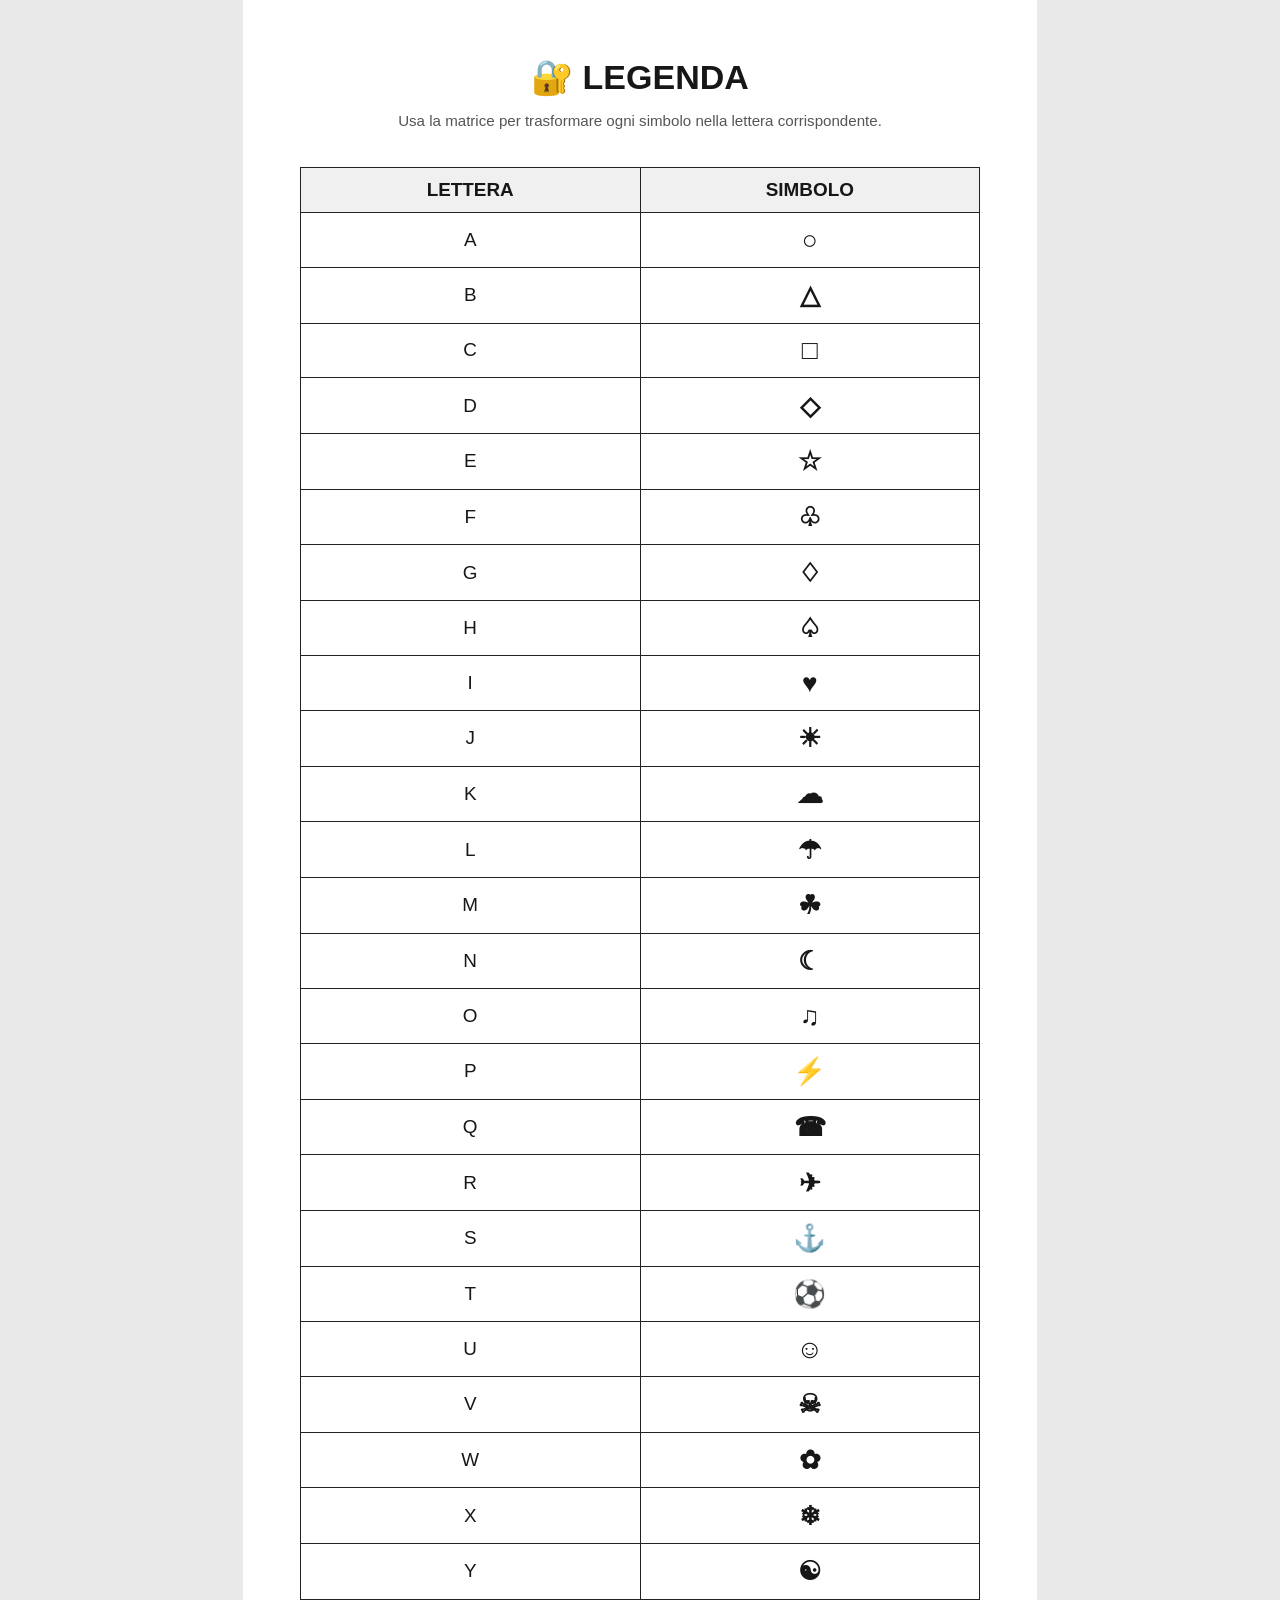
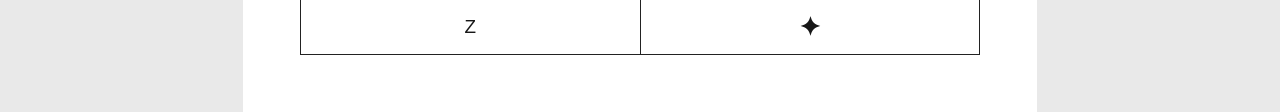
==== legenda.html @ 21162bdf "Add printable symbol legend page" ====
<!doctype html>
<html lang="it">
<head>
  <meta charset="utf-8">
  <meta name="viewport" content="width=device-width, initial-scale=1">
  <title>Among Us — Legenda</title>
  <link rel="stylesheet" href="styles.css">
  <style>
    .legend-page {
      width: 210mm;
      min-height: 297mm;
      margin: 0 auto;
      padding: 15mm;
      background: white;
    }

    .legend-page h1 {
      margin: 0 0 4mm;
      text-align: center;
      font-size: 9mm;
    }

    .legend-page p {
      margin: 0 0 10mm;
      text-align: center;
      color: #555;
      font-size: 4mm;
    }

    .legend-table {
      width: 100%;
      border-collapse: collapse;
      table-layout: fixed;
      font-size: 5mm;
    }

    .legend-table th,
    .legend-table td {
      border: 0.35mm solid #222;
      padding: 3mm;
      text-align: center;
    }

    .legend-table th {
      font-weight: 700;
      background: #f0f0f0;
    }

    .legend-symbol {
      font-size: 7mm;
      font-weight: 700;
    }

    @media print {
      .legend-page {
        margin: 0;
        padding: 15mm;
      }
    }
  </style>
</head>
<body>
  <main class="legend-page">
    <h1>🔐 LEGENDA</h1>
    <p>Usa la matrice per trasformare ogni simbolo nella lettera corrispondente.</p>

    <table class="legend-table">
      <thead>
        <tr>
          <th>LETTERA</th>
          <th>SIMBOLO</th>
        </tr>
      </thead>
      <tbody>
        <tr><td>A</td><td class="legend-symbol">○</td></tr>
        <tr><td>B</td><td class="legend-symbol">△</td></tr>
        <tr><td>C</td><td class="legend-symbol">□</td></tr>
        <tr><td>D</td><td class="legend-symbol">◇</td></tr>
        <tr><td>E</td><td class="legend-symbol">☆</td></tr>
        <tr><td>F</td><td class="legend-symbol">♧</td></tr>
        <tr><td>G</td><td class="legend-symbol">♢</td></tr>
        <tr><td>H</td><td class="legend-symbol">♤</td></tr>
        <tr><td>I</td><td class="legend-symbol">♥</td></tr>
        <tr><td>J</td><td class="legend-symbol">☀</td></tr>
        <tr><td>K</td><td class="legend-symbol">☁</td></tr>
        <tr><td>L</td><td class="legend-symbol">☂</td></tr>
        <tr><td>M</td><td class="legend-symbol">☘</td></tr>
        <tr><td>N</td><td class="legend-symbol">☾</td></tr>
        <tr><td>O</td><td class="legend-symbol">♫</td></tr>
        <tr><td>P</td><td class="legend-symbol">⚡</td></tr>
        <tr><td>Q</td><td class="legend-symbol">☎</td></tr>
        <tr><td>R</td><td class="legend-symbol">✈</td></tr>
        <tr><td>S</td><td class="legend-symbol">⚓</td></tr>
        <tr><td>T</td><td class="legend-symbol">⚽</td></tr>
        <tr><td>U</td><td class="legend-symbol">☺</td></tr>
        <tr><td>V</td><td class="legend-symbol">☠</td></tr>
        <tr><td>W</td><td class="legend-symbol">✿</td></tr>
        <tr><td>X</td><td class="legend-symbol">❄</td></tr>
        <tr><td>Y</td><td class="legend-symbol">☯</td></tr>
        <tr><td>Z</td><td class="legend-symbol">✦</td></tr>
      </tbody>
    </table>
  </main>
</body>
</html>
---- styles.css ----
@page {
  size: A4 portrait;
  margin: 0;
}

:root {
  --card-width: 85mm;
  --card-height: 55mm;
  --page-width: 210mm;
  --page-height: 297mm;
  --page-gap-x: 10mm;
  --page-gap-y: 4mm;
}

* {
  box-sizing: border-box;
}

html,
body {
  margin: 0;
  padding: 0;
}

body {
  background: #e9e9e9;
  color: #171717;
  font-family: Arial, Helvetica, sans-serif;
}

.toolbar {
  max-width: 1100px;
  margin: 0 auto;
  padding: 24px;
  display: flex;
  align-items: center;
  justify-content: space-between;
  gap: 20px;
}

.toolbar h1 {
  margin: 0 0 4px;
  font-size: 24px;
}

.toolbar p {
  margin: 0;
  color: #555;
}

.toolbar button {
  border: 0;
  border-radius: 10px;
  padding: 12px 18px;
  background: #171717;
  color: white;
  font-weight: 700;
  cursor: pointer;
}

#cards {
  width: var(--page-width);
  margin: 0 auto;
  display: grid;
  grid-template-columns: repeat(2, var(--card-width));
  grid-auto-rows: var(--card-height);
  column-gap: var(--page-gap-x);
  row-gap: var(--page-gap-y);
  justify-content: center;
}

.card {
  width: var(--card-width);
  height: var(--card-height);
  position: relative;
  overflow: hidden;
  background: #fff;
  border: 0.35mm solid #222;
  border-radius: 3mm;
  padding: 5mm;
  display: flex;
  flex-direction: column;
  align-items: center;
  justify-content: center;
  text-align: center;
  break-inside: avoid;
  page-break-inside: avoid;
}

.card::before {
  content: "";
  position: absolute;
  inset: 0;
  border-top: 5mm solid var(--accent);
  pointer-events: none;
}

.card-top {
  position: absolute;
  top: 4.5mm;
  left: 5mm;
  right: 5mm;
  display: flex;
  justify-content: space-between;
  align-items: center;
  font-size: 3mm;
  font-weight: 700;
  text-transform: uppercase;
  letter-spacing: 0.3mm;
}

.category {
  color: var(--accent);
}

.number {
  color: #777;
}

.task-icon {
  font-size: 11mm;
  line-height: 1;
  margin-top: 5mm;
  margin-bottom: 3mm;
}

.task-text {
  max-width: 72mm;
  font-size: 5.2mm;
  line-height: 1.15;
  font-weight: 700;
}

.footer {
  position: absolute;
  bottom: 3mm;
  left: 0;
  right: 0;
  font-size: 2.3mm;
  letter-spacing: 0.8mm;
  color: #888;
  font-weight: 700;
}

.religiose { --accent: #6b4fa1; }
.intellettuali { --accent: #2878a8; }
.sociali { --accent: #d47b22; }
.fisiche { --accent: #3c8b54; }

@media screen {
  #cards {
    margin-bottom: 40px;
  }

  .card {
    box-shadow: 0 3px 12px rgba(0, 0, 0, 0.12);
  }
}

@media print {
  body {
    background: white;
  }

  .toolbar {
    display: none;
  }

  #cards {
    width: 210mm;
    min-height: 297mm;
    margin: 0;
    padding: 11mm 20mm;
    grid-template-columns: repeat(2, 85mm);
    grid-template-rows: repeat(5, 55mm);
    grid-auto-rows: 55mm;
    column-gap: 10mm;
    row-gap: 4mm;
    align-content: start;
  }

  .card {
    box-shadow: none;
  }
}
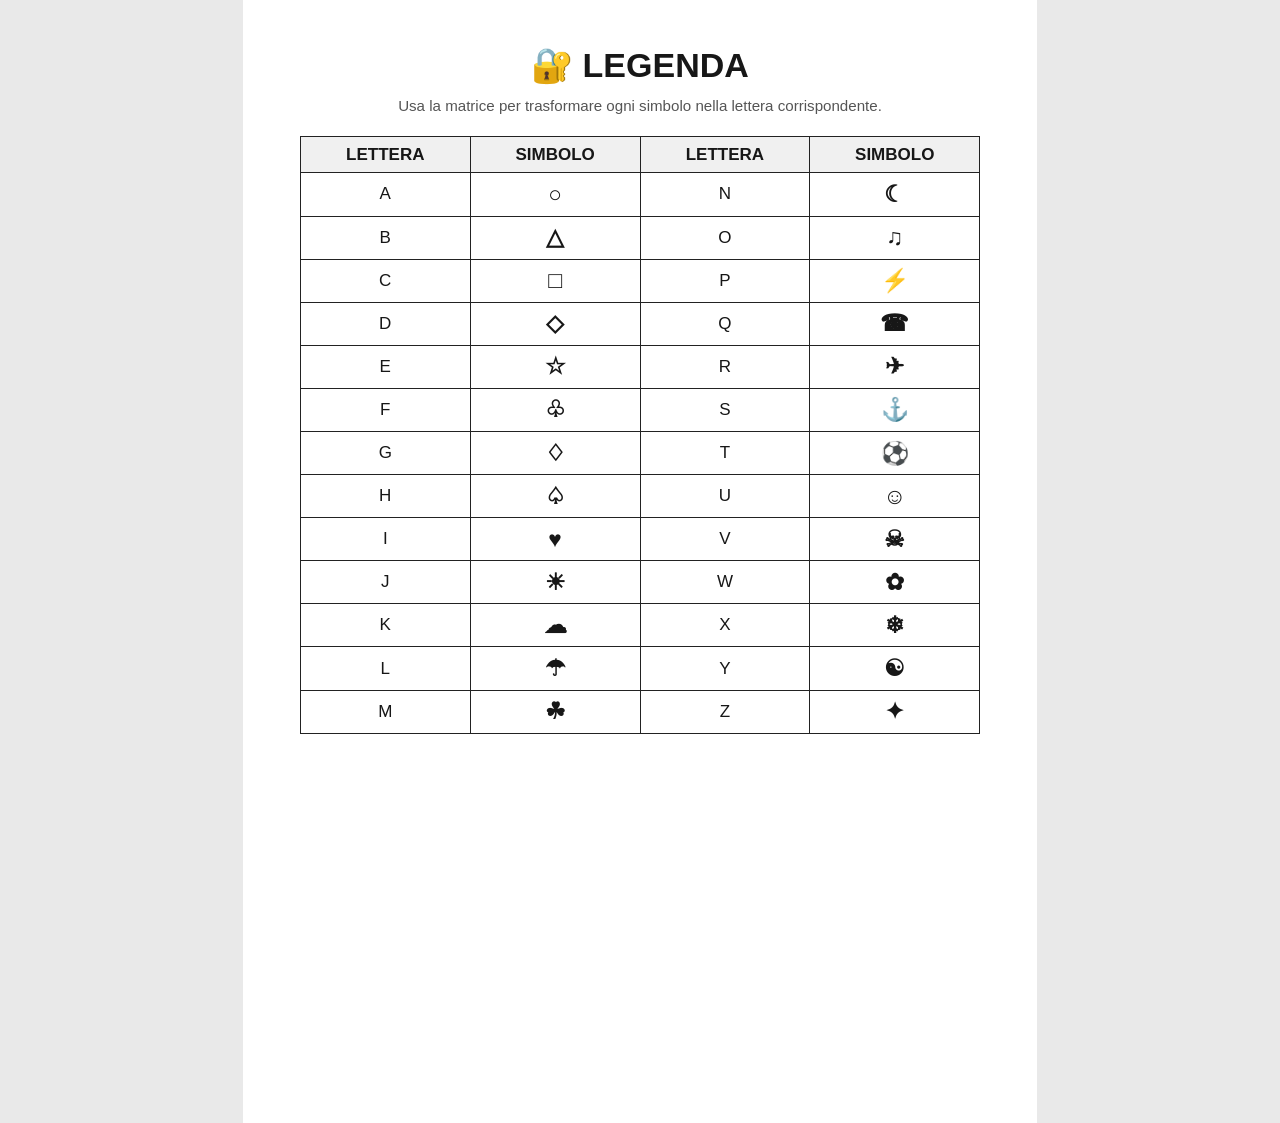
==== commit 4bf333cc: "Organize legend into two columns for A4 printing" ====
--- a/legenda.html
+++ b/legenda.html
@@ -10,18 +10,19 @@
       width: 210mm;
       min-height: 297mm;
       margin: 0 auto;
-      padding: 15mm;
+      padding: 12mm 15mm;
       background: white;
+      box-sizing: border-box;
     }
 
     .legend-page h1 {
-      margin: 0 0 4mm;
+      margin: 0 0 3mm;
       text-align: center;
       font-size: 9mm;
     }
 
     .legend-page p {
-      margin: 0 0 10mm;
+      margin: 0 0 6mm;
       text-align: center;
       color: #555;
       font-size: 4mm;
@@ -31,13 +32,13 @@
       width: 100%;
       border-collapse: collapse;
       table-layout: fixed;
-      font-size: 5mm;
+      font-size: 4.5mm;
     }
 
     .legend-table th,
     .legend-table td {
       border: 0.35mm solid #222;
-      padding: 3mm;
+      padding: 2mm;
       text-align: center;
     }
 
@@ -47,14 +48,13 @@
     }
 
     .legend-symbol {
-      font-size: 7mm;
+      font-size: 6mm;
       font-weight: 700;
     }
 
     @media print {
       .legend-page {
         margin: 0;
-        padding: 15mm;
       }
     }
   </style>
@@ -69,35 +69,24 @@
         <tr>
           <th>LETTERA</th>
           <th>SIMBOLO</th>
+          <th>LETTERA</th>
+          <th>SIMBOLO</th>
         </tr>
       </thead>
       <tbody>
-        <tr><td>A</td><td class="legend-symbol">○</td></tr>
-        <tr><td>B</td><td class="legend-symbol">△</td></tr>
-        <tr><td>C</td><td class="legend-symbol">□</td></tr>
-        <tr><td>D</td><td class="legend-symbol">◇</td></tr>
-        <tr><td>E</td><td class="legend-symbol">☆</td></tr>
-        <tr><td>F</td><td class="legend-symbol">♧</td></tr>
-        <tr><td>G</td><td class="legend-symbol">♢</td></tr>
-        <tr><td>H</td><td class="legend-symbol">♤</td></tr>
-        <tr><td>I</td><td class="legend-symbol">♥</td></tr>
-        <tr><td>J</td><td class="legend-symbol">☀</td></tr>
-        <tr><td>K</td><td class="legend-symbol">☁</td></tr>
-        <tr><td>L</td><td class="legend-symbol">☂</td></tr>
-        <tr><td>M</td><td class="legend-symbol">☘</td></tr>
-        <tr><td>N</td><td class="legend-symbol">☾</td></tr>
-        <tr><td>O</td><td class="legend-symbol">♫</td></tr>
-        <tr><td>P</td><td class="legend-symbol">⚡</td></tr>
-        <tr><td>Q</td><td class="legend-symbol">☎</td></tr>
-        <tr><td>R</td><td class="legend-symbol">✈</td></tr>
-        <tr><td>S</td><td class="legend-symbol">⚓</td></tr>
-        <tr><td>T</td><td class="legend-symbol">⚽</td></tr>
-        <tr><td>U</td><td class="legend-symbol">☺</td></tr>
-        <tr><td>V</td><td class="legend-symbol">☠</td></tr>
-        <tr><td>W</td><td class="legend-symbol">✿</td></tr>
-        <tr><td>X</td><td class="legend-symbol">❄</td></tr>
-        <tr><td>Y</td><td class="legend-symbol">☯</td></tr>
-        <tr><td>Z</td><td class="legend-symbol">✦</td></tr>
+        <tr><td>A</td><td class="legend-symbol">○</td><td>N</td><td class="legend-symbol">☾</td></tr>
+        <tr><td>B</td><td class="legend-symbol">△</td><td>O</td><td class="legend-symbol">♫</td></tr>
+        <tr><td>C</td><td class="legend-symbol">□</td><td>P</td><td class="legend-symbol">⚡</td></tr>
+        <tr><td>D</td><td class="legend-symbol">◇</td><td>Q</td><td class="legend-symbol">☎</td></tr>
+        <tr><td>E</td><td class="legend-symbol">☆</td><td>R</td><td class="legend-symbol">✈</td></tr>
+        <tr><td>F</td><td class="legend-symbol">♧</td><td>S</td><td class="legend-symbol">⚓</td></tr>
+        <tr><td>G</td><td class="legend-symbol">♢</td><td>T</td><td class="legend-symbol">⚽</td></tr>
+        <tr><td>H</td><td class="legend-symbol">♤</td><td>U</td><td class="legend-symbol">☺</td></tr>
+        <tr><td>I</td><td class="legend-symbol">♥</td><td>V</td><td class="legend-symbol">☠</td></tr>
+        <tr><td>J</td><td class="legend-symbol">☀</td><td>W</td><td class="legend-symbol">✿</td></tr>
+        <tr><td>K</td><td class="legend-symbol">☁</td><td>X</td><td class="legend-symbol">❄</td></tr>
+        <tr><td>L</td><td class="legend-symbol">☂</td><td>Y</td><td class="legend-symbol">☯</td></tr>
+        <tr><td>M</td><td class="legend-symbol">☘</td><td>Z</td><td class="legend-symbol">✦</td></tr>
       </tbody>
     </table>
   </main>
